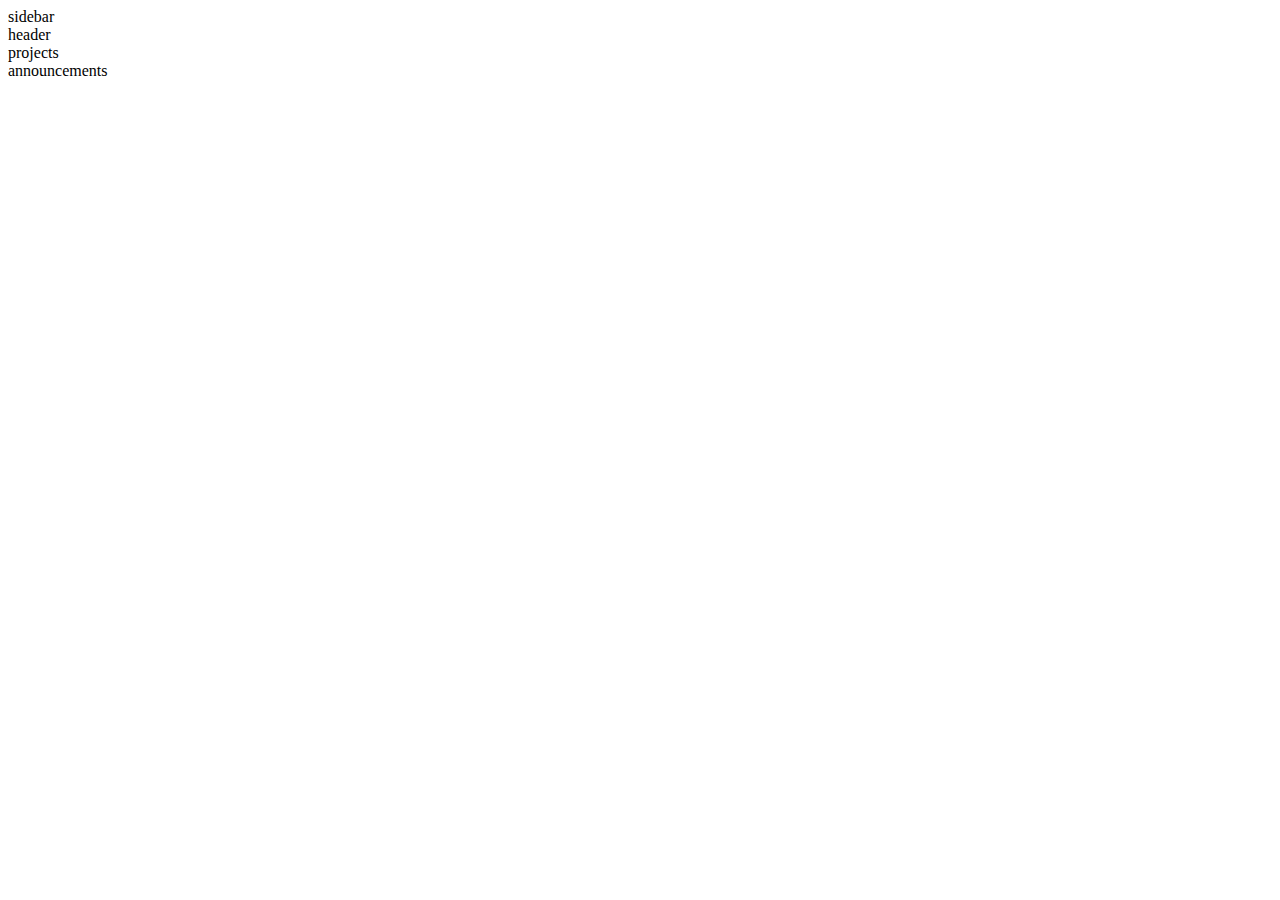
==== index.html @ d4206eb4 "Initialize project" ====
<!DOCTYPE html>
<html lang="en">
<head>
  <meta charset="UTF-8">
  <meta http-equiv="X-UA-Compatible" content="IE=edge">
  <meta name="viewport" content="width=device-width, initial-scale=1.0">
  <title>Admin Dashboard</title>
  <link rel="stylesheet" href="/Admin-Dashboard/style.css">
</head>
<body>

  <div class="container">
    <div class="sidebar">
      sidebar
    </div>
    <div class="header">
      header
    </div>
    <div class="projects">
      projects
    </div>
    <div class="announcements">
      announcements
    </div>
  </div>
  
</body>
</html>
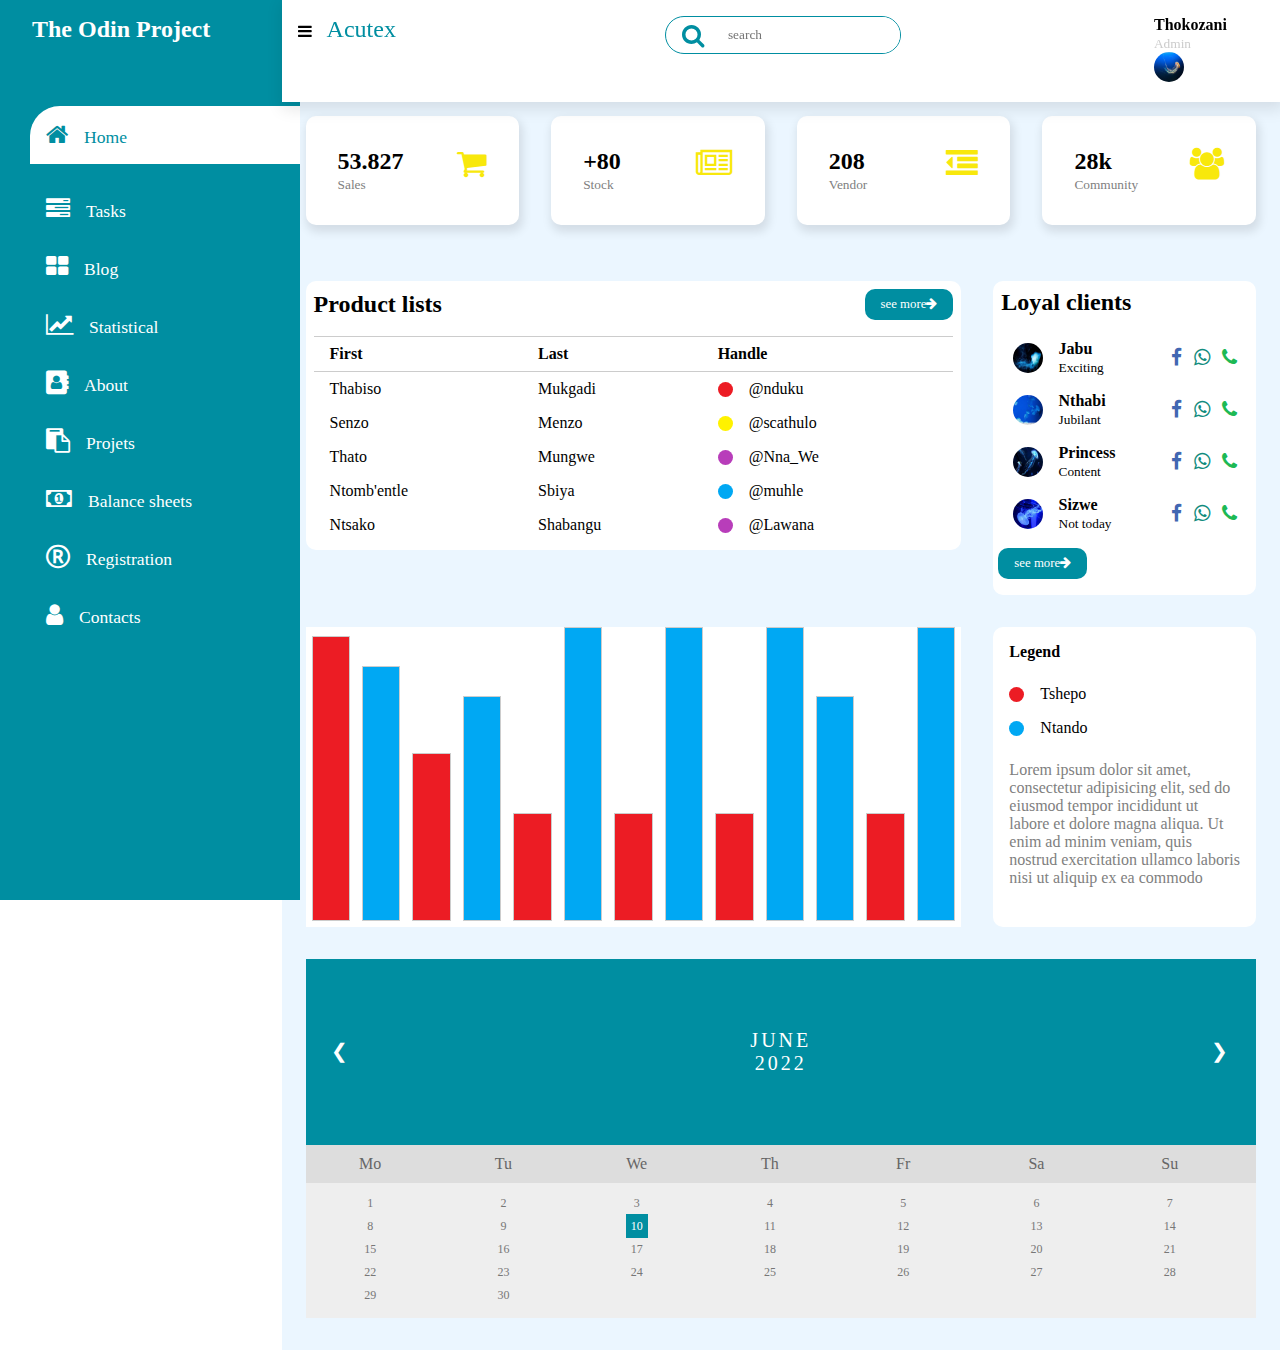
==== commit d9b2dca0: "Redo" ====
--- a/index.html
+++ b/index.html
@@ -1,28 +1,340 @@
 <!DOCTYPE html>
 <html lang="en">
 <head>
-  <meta charset="UTF-8">
-  <meta http-equiv="X-UA-Compatible" content="IE=edge">
-  <meta name="viewport" content="width=device-width, initial-scale=1.0">
-  <title>Admin Dashboard</title>
-  <link rel="stylesheet" href="/Admin-Dashboard/style.css">
+	<title>Admin Dashbord html and css</title>
+	<meta charset="utf-8">
+	<meta name="viewport" content="width=device-width, initial-scale=1.0">
+  	<link rel="stylesheet" type="text/css"
+        href="https://stackpath.bootstrapcdn.com/font-awesome/4.7.0/css/font-awesome.min.css">
+	<link rel="stylesheet" type="text/css" href="style.css">
+	<link rel="stylesheet" href="font-awesome/css/font-awesome.min.css">
 </head>
 <body>
-
-  <div class="container">
-    <div class="sidebar">
-      sidebar
-    </div>
-    <div class="header">
-      header
-    </div>
-    <div class="projects">
-      projects
-    </div>
-    <div class="announcements">
-      announcements
-    </div>
-  </div>
-  
+	<input type="checkbox" id="menu" name="">
+	<div class="sidebar">
+		<div class="sidebar-brand">
+			<h2><span class="fa fa-user-o"></span>The Odin Project</h2>
+		</div>
+
+		<div class="sidebar-menu">
+			<ul>
+				<li>
+					<a href="" class="active"><span class="fa fa-home"></span><span>Home</span></a>
+				</li>
+				<li>
+					<a href=""><span class="fa fa-tasks"></span><span>Tasks</span></a>
+				</li>
+				<li>
+					<a href=""><span class="fa fa-th-large"></span><span>Blog</span></a>
+				</li>
+				<li>
+					<a href=""><span class="fa fa-line-chart"></span><span>Statistical</span></a>
+				</li>
+				<li>
+					<a href=""><span class="fa fa-address-book"></span><span>About</span></a>
+				</li>
+				<li>
+					<a href=""><span class="fa fa-clipboard"></span><span>Projets</span></a>
+				</li>
+				<li>
+					<a href=""><span class="fa fa-money"></span><span>Balance sheets</span></a>
+				</li>
+				<li>
+					<a href=""><span class="fa fa-registered"></span><span>Registration</span></a>
+				</li>
+
+				<li>
+					<a href=""><span class="fa fa-user"></span><span>Contacts</span></a>
+				</li>
+			</ul>
+		</div>
+	</div>
+
+
+
+	<div class="content">
+		
+		<header>
+			<p><label for="menu"><span class="fa fa-bars"></span></label><span class="acutex">Acutex</span></p>
+
+			<div class="search-wrapper">
+				<span class="fa fa-search"></span>
+				<input type="search" name="" placeholder="search" />
+			</div>
+
+			<div class="user-wrapper" id="dropdown">
+				<div>
+					<h4>Thokozani</h4>
+					<small>Admin</small>
+				</div>
+				
+				<img src="images/jellyfish.jfif" width="30" height="30" class="logo-admin">
+				<div class="dropdown-content">
+				<p>My profile</p>
+				<p>Logout</p>
+				</div>
+				
+			</div>
+		</header>
+
+		<main>
+			<div class="cards">
+				<div class="card-single">
+					<div>
+						<h2>53.827</h2>
+						<small>Sales</small>
+					</div>
+					<div>
+						<span class="fa fa-shopping-cart"></span>
+					</div>
+				</div>
+
+				<div class="card-single">
+					<div>
+						<h2>+80</h2>
+						<small>Stock</small>
+					</div>
+					<div>
+						<span class="fa fa-newspaper-o"></span>
+					</div>
+				</div>
+				<div class="card-single">
+					<div>
+						<h2>208</h2>
+						<small>Vendor</small>
+					</div>
+					<div>
+						<span class="fa fa-outdent"></span>
+					</div>
+				</div>
+				<div class="card-single">
+					<div>
+						<h2>28k</h2>
+						<small>Community</small>
+					</div>
+					<div>
+						<span class="fa fa-group"></span>
+					</div>
+				</div>
+			</div>
+
+			<div class="making_up">
+				<div class="sales">
+					<div class="case">
+						<div class="header-case">
+							<h2>Product lists</h2>
+							<button class="button">see more<span class="fa fa-arrow-right"></span></button>
+						</div>
+						<div class="body-case">
+							<div class="picture">
+								<table width="100%">
+								  <thead>
+								    <tr>
+								      <td>First</td>
+								      <td>Last</td>
+								      <td>Handle</td>
+								    </tr>
+								  </thead>
+								  <tbody>
+								    <tr>
+								      <td>Thabiso</td>
+								      <td>Mukgadi</td>
+								      <td><span class="product-status color-one"></span>@nduku</td>
+								    </tr>
+								    <tr>
+								      <td>Senzo</td>
+								      <td>Menzo</td>
+								      <td><span class="product-status color-two"></span>@scathulo</td>
+								    </tr>
+								    <tr>
+								      <td>Thato</td>
+								      <td>Mungwe</td>
+								      <td><span class="product-status color-three"></span>@Nna_We</td>
+								    </tr>
+								     <tr>
+								      <td>Ntomb'entle</td>
+								      <td>Sbiya</td>
+								      <td><span class="product-status color-four"></span>@muhle</td>
+								    </tr>
+								     <tr>
+								      <td>Ntsako</td>
+								      <td>Shabangu</td>
+								      <td><span class="product-status color-five"></span>@Lawana</td>
+								    </tr>
+								  </tbody>
+								</table>
+							</div>
+						</div>
+					</div>
+				</div>
+
+
+
+				<div class="stock">
+					<div class="case">
+						<div class="header-case">
+							<h2>Loyal clients</h2>
+							
+						</div>
+						<div class="body-case">
+							<div class="all-users">
+								<div class="infos">
+								<img src="images/HD-wallpaper-jellyfish-summer-black-white-animal-blue.jpg" width="30" height="30">
+									<div>
+									<h4>Jabu</h4>
+									<small>Exciting</small>
+								</div>
+								</div>
+								
+							<div class="user-contact">
+								<span class="fa fa-facebook"></span>
+								<span class="fa fa-whatsapp"></span>
+								<span class="fa fa-phone"></span>
+							</div>
+						</div>
+
+								<div class="all-users">
+								<div class="infos">
+								<img src="images/australian-spotted-jellyfish-underwater-on-260nw-1425716099.webp" width="30" height="30">
+									<div>
+									<h4>Nthabi</h4>
+									<small>Jubilant</small>
+								</div>
+								</div>
+								
+							<div class="user-contact">
+								<span class="fa fa-facebook"></span>
+								<span class="fa fa-whatsapp"></span>
+								<span class="fa fa-phone"></span>
+							</div>
+						</div>
+
+								<div class="all-users">
+								<div class="infos">
+								<img src="images/jellyfish-21.jpg" width="30" height="30">
+									<div>
+									<h4>Princess</h4>
+									<small>Content</small>
+								</div>
+								</div>
+								
+							<div class="user-contact">
+								<span class="fa fa-facebook"></span>
+								<span class="fa fa-whatsapp"></span>
+								<span class="fa fa-phone"></span>
+							</div>
+						</div>
+
+						
+							<div class="all-users">
+								<div class="infos">
+								<img src="images/negative-space-jellyfish-wildlife-water-944x708.jpg" width="30" height="30">
+									<div>
+									<h4>Sizwe</h4>
+									<small>Not today</small>
+								</div>
+								</div>
+								
+							<div class="user-contact">
+								<span class="fa fa-facebook"></span>
+								<span class="fa fa-whatsapp"></span>
+								<span class="fa fa-phone"></span>
+							</div>
+						</div>
+						</div>
+						<button class="btn">see more<span class="fa fa-arrow-right"></span></button>
+					</div>
+				</div>
+				
+				<div class="statistical">
+					
+					<div class="closed_off bar1"></div>
+					<div class="closed_off bar2"></div>
+					<div class="closed_off bar3"></div>
+					<div class="closed_off bar4"></div>
+					<div class="closed_off bar5"></div>
+					<div class="closed_off bar6"></div>
+					<div class="closed_off bar5"></div>
+					<div class="closed_off bar6"></div>
+					<div class="closed_off bar5"></div>
+					<div class="closed_off bar6"></div>
+					<div class="closed_off bar4"></div>
+					<div class="closed_off bar5"></div>
+					<div class="closed_off bar6"></div>
+			</div>
+				<div class="legend">
+					<h4>Legend</h4>
+					<table>
+						<tr>
+							<td><span class="evolution color-one"></span>Tshepo</td>
+						</tr>
+						<tr>
+							<td><span class="evolution color-two"></span>Ntando</td>
+						</tr>
+					</table>
+					<div class="txt-deco">
+						<p>Lorem ipsum dolor sit amet, consectetur adipisicing elit, sed do eiusmod
+						tempor incididunt ut labore et dolore magna aliqua. Ut enim ad minim veniam,
+						quis nostrud exercitation ullamco laboris nisi ut aliquip ex ea commodo
+						</p>
+					</div>
+				</div>
+			</div>
+
+
+			<div class="calendar">
+			<div class="months-year">
+			  <ul>
+			    <li class="prev">&#10094;</li>
+			    <li class="next">&#10095;</li>
+			    <li>June<br><span>2022</span></li>
+			  </ul>
+			</div>
+
+			<ul class="months">
+			  <li>Mo</li>
+			  <li>Tu</li>
+			  <li>We</li>
+			  <li>Th</li>
+			  <li>Fr</li>
+			  <li>Sa</li>
+			  <li>Su</li>
+			</ul>
+
+			<ul class="days">
+			  <li>1</li>
+			  <li>2</li>
+			  <li>3</li>
+			  <li>4</li>
+			  <li>5</li>
+			  <li>6</li>
+			  <li>7</li>
+			  <li>8</li>
+			  <li>9</li>
+			  <li><span class="active">10</span></li>
+			  <li>11</li>
+			  <li>12</li>
+			  <li>13</li>
+			  <li>14</li>
+			  <li>15</li>
+			  <li>16</li>
+			  <li>17</li>
+			  <li>18</li>
+			  <li>19</li>
+			  <li>20</li>
+			  <li>21</li>
+			  <li>22</li>
+			  <li>23</li>
+			  <li>24</li>
+			  <li>25</li>
+			  <li>26</li>
+			  <li>27</li>
+			  <li>28</li>
+			  <li>29</li>
+			  <li>30<li>
+			</ul>
+			</div>
+		</main>
+	</div>
 </body>
 </html>--- a/style.css
+++ b/style.css
@@ -0,0 +1,541 @@
+*{
+	padding: 0;
+	margin: 0;
+
+	box-sizing: border-box;
+	list-style-type: none;
+	text-decoration: none;
+	font-family: 'Montserrat';
+}
+.sidebar{
+	width: 300px;
+	position: fixed;
+	left: 0;
+	top: 0;
+	height: 100vh;
+	background: #008ea1;
+	z-index: 100;
+	transition: width 300ms;
+}
+.sidebar-brand{
+	height: 90px;
+	padding: 1rem 0rem 1rem 2rem;
+	color: #fff;
+}
+.sidebar-brand span{
+	display: inline-block;
+	margin-right: 1rem;
+}
+.sidebar-menu li{
+	width: 100%;
+	margin-bottom: 2rem;
+	padding-left: 10%;
+}
+.sidebar-menu{
+	margin-top: 1rem;
+}
+.sidebar-menu a{
+	padding-left: 1rem;
+	display: block;
+	color: #fff;
+	font-size: 1.1rem;
+}
+.sidebar-menu a span:first-child{
+	padding-right: 1rem;
+	font-size: 1.5rem;
+}
+.sidebar-menu a.active{
+	background: #fff;
+	padding-top: 1rem;
+	padding-bottom: 1rem;
+	color: #008ea1;
+	border-radius: 30px 0px 0px 0px;
+}
+.content{
+	transition: margin-left 300ms;
+	margin-left: 22%;
+}
+header{
+	background-color: #fff;
+	display: flex;
+	justify-content: space-between;
+	padding: 1rem;
+	box-shadow: 2px 5px 15px 2px rgb(0 0 0 / 10%);
+	position: fixed;
+	left: 22%;
+	width: calc(100% - 22%);
+	top: 0;
+	z-index: 100;
+	transition: left 300ms;
+}
+
+
+.acutex{
+	font-size: 1.5rem;
+	padding-right: 1rem;
+	margin-left: 15px;
+	color: #008ea1;
+}
+.search-wrapper{
+	border: 1px solid #008ea1;
+	border-radius: 20px;
+	height: 38px;
+	display: flex;
+	align-items: center;
+	overflow-x: hidden;
+}
+.search-wrapper input{
+	height: 100%;
+	padding: .5rem;
+	border: none;
+	outline: none;
+}
+.search-wrapper span{
+	display: inline-block;
+	padding: 0rem 1rem;
+	font-size: 1.5rem;
+	color: #008ea1;
+}
+.user-wrapper{
+	display: flex;
+	align-items: center;
+}
+.user-wrapper img{
+	border-radius: 50%;
+	margin-right: 5rem;
+}
+.user-wrapper small{
+	color: #ccc;
+	display: inline-block;
+}
+.logo-admin{
+	cursor: pointer;
+}
+#dropdown {
+  position: relative;
+  display: inline-block;
+}
+
+.dropdown-content {
+  display: none;
+  position: absolute;
+  background-color: #f9f9f9;
+  min-width: 160px;
+  height: 80px;
+  box-shadow: 0px 8px 16px 0px rgba(0,0,0,0.2);
+  padding: 5px;
+  z-index: 1;
+}
+
+#dropdown:hover .dropdown-content {
+  display: block;
+  cursor: pointer;
+}
+.dropdown-content p{
+	padding: .5rem;
+}
+
+
+main{
+	margin-top: 50px;
+	background: #ebf6ff;
+	padding: 2rem 1.5rem;
+	min-height: calc(100vh);
+}
+.cards{
+	display: grid;
+	grid-template-columns: repeat(4, 1fr);
+	grid-gap: 2rem;
+	margin-top: 1rem;
+}
+.card-single{
+	display: flex;
+	background: #fff;
+	justify-content: space-between;
+	padding: 2rem;
+	border-radius: 10px;
+	box-shadow: 2px 5px 10px 2px rgb(0 0 0 / 10%);
+}
+.card-single span:first-child{
+	color: #f8e80c;
+}
+.card-single span:last-child{
+	font-size: 2rem;
+}
+.card-single small{
+	color: grey;
+}
+.card-single:hover{
+	background: #008ea1;
+	color: #fff;
+}
+.making_up{
+	margin-top: 3.5rem;
+	display: grid;
+	grid-gap: 2rem;
+	grid-template-columns: 69% auto;
+}
+.case{
+	background: #fff;
+	border-radius: 10px;
+}
+.header-case, .body-case{
+	padding: .5rem;
+}
+.header-case{
+	display: flex;
+	justify-content: space-between;
+	align-items: center;
+}
+.header-case button{
+	background: #008ea1;
+	border-radius: 10px;
+	color: #fff;
+	font-size: .8rem;
+	padding: .5rem 1rem;
+	border: none;
+	cursor: pointer;
+}
+.btn{
+	background: #008ea1;
+	border-radius: 10px;
+	color: #fff;
+	font-size: .8rem;
+	padding: .5rem 1rem;
+	border: none;
+	margin-left: 5px;
+	cursor: pointer;
+	margin-bottom: 1rem;
+}
+table{
+	border-collapse: collapse;
+}
+thead tr{
+   border-top: 1px solid #ccc;
+   border-bottom: 1px solid #ccc;
+}
+thead td{
+	font-weight: 700;
+}
+td{
+	padding: .5rem 1rem;
+}
+td .product-status{
+	display: inline-block;
+	height: 15px;
+	width: 15px;
+	margin-right: 1rem;
+	border-radius: 50%; 
+}
+.product-status.color-one{
+	background:  #ec1c24;
+}
+.product-status.color-two{
+	background:  #fff200;
+}
+.product-status.color-three{
+	background:  #b83dba;
+}
+.product-status.color-four{
+	background:  #00a8f3;
+}
+.product-status.color-five{
+	background:  #b83dba;
+}
+tr td:last-child{
+	display: flex;
+	align-items: center;
+}
+.picture{
+	overflow-x: auto;
+	width: 100%
+}
+
+.all-users{
+	display: flex;
+	justify-content: space-between;
+	align-items: center;
+	padding: .5rem .7rem;
+}
+.infos{
+	display: flex;
+	align-items: center;
+}
+.infos img{
+	border-radius: 50%;
+	margin-right: 1rem;
+}
+.user-contact span{
+	font-size: 1.2rem;
+	display: inline-block;
+	margin-left: .5rem;
+}
+.fa-facebook{
+	color: #4267B2;
+	cursor: pointer;
+}
+.fa-whatsapp{
+	color: #128C7E;
+	cursor: pointer;
+}
+.fa-phone{
+	color: #1DB954;
+	cursor: pointer;
+}
+.fa-bars{
+	cursor: pointer;
+}
+.statistical{
+	background: #fff;
+	display: flex;
+	height: 300px;
+	align-items: flex-end;
+}
+.closed_off{
+	flex-grow: 1;
+	border: 1px solid #ccc;
+	margin: 6px;
+}
+.bar1{
+	height: 95%;
+	background:  #ec1c24;
+}
+.bar2{
+	height: 85%;
+	background:  #00a8f3;
+}
+.bar3{
+	height: 56%;
+	background:  #ec1c24;
+}
+.bar4{
+	height: 75%;
+	background:  #00a8f3;
+}
+.bar5{
+	height: 36%;
+	background:  #ec1c24;
+}
+.bar6{
+	height: 98%;
+	background:  #00a8f3;
+}
+.legend{
+	background: #fff;
+	border-radius: 10px;
+}
+.legend h4{
+	padding: 1rem;
+}
+td .evolution{
+	display: inline-block;
+	height: 15px;
+	width: 15px;
+	margin-right: 1rem;
+	border-radius: 50%;
+}
+.evolution.color-one{
+ 	background: #ec1c24; 
+}
+.evolution.color-two{
+ 	background: #00a8f3; 
+}
+.txt-deco{
+	padding: 1rem;
+	font-weight: 500;
+	color: grey;
+}
+
+#menu:checked ~ .sidebar{
+	width: 60px;
+}
+#menu:checked ~ .sidebar .sidebar-brand, h2 span:last-child,
+#menu:checked ~ .sidebar li a span:last-child {
+	display: none;
+}
+#menu:checked ~ .content{
+	margin-left: 60px;
+}
+#menu:checked ~ .content header{
+	width: calc(100% - 60px);
+	left: 60px;
+}
+
+.calendar{
+	padding-top: 2rem;
+}
+ul {
+	list-style-type: none;
+}
+
+
+/* months header */
+.months-year {
+  padding: 70px 25px;
+  width: 100%;
+  background: #008ea1;
+  text-align: center;
+}
+
+/* months list */
+.months-year ul {
+  margin: 0;
+  padding: 0;
+}
+
+.months-year ul li {
+  color: white;
+  font-size: 20px;
+  text-transform: uppercase;
+  letter-spacing: 3px;
+}
+
+/* Previous button inside months header */
+.months-year .prev {
+  float: left;
+  padding-top: 10px;
+}
+
+/* Next button */
+.months-year .next {
+  float: right;
+  padding-top: 10px;
+}
+
+/* months (Mon-Sun) */
+.months {
+  margin: 0;
+  padding: 10px 0;
+  background-color:#ddd;
+}
+
+.months li {
+  display: inline-block;
+  width: 13.6%;
+  color: #666;
+  text-align: center;
+}
+
+/* days (1-31) */
+.days {
+  padding: 10px 0;
+  background: #eee;
+  margin: 0;
+}
+
+.days li {
+  list-style-type: none;
+  display: inline-block;
+  width: 13.6%;
+  text-align: center;
+  margin-bottom: 5px;
+  font-size:12px;
+  color: #777;
+}
+
+/* Highlight the "current" day */
+.days li .active {
+  padding: 5px;
+  background: #008ea1;
+  color: white !important
+}
+
+
+
+
+@media only screen and (max-width: 960px){
+	.cards {
+    grid-template-columns: repeat(3, 1fr);
+    
+}
+	.recent-grid{
+		grid-template-columns: 60% 40%;
+	}
+}
+@media only screen and (max-width: 768px){
+	.cards {
+		grid-template-columns: 100%;
+	}
+	.composant{
+		grid-template-columns: repeat(1, 1fr);
+	}
+	.search-wrapper{
+		display: none;
+	}
+	 .sidebar{
+		left: -100% !important;
+	}
+	header p{
+		display: flex;
+		align-items: center;
+	}
+	header p label{
+		display: flex;
+		padding-right: 0rem;
+		margin-right: 1rem;
+		height: 40px;
+		width: 40px;
+		border-radius: 50%;
+		color: #fff;
+		align-items: center;
+		justify-content: center !important;
+		background: #008ea1;
+	}
+	header p span{
+		text-align: center;
+		padding-right: 0rem;
+	}
+	.content{
+		width: 100%;
+		margin-left: 0rem !important;
+
+	}
+	header{
+		width: 100% !important;
+		left: 0 !important;
+	}
+	#menu:checked ~ .sidebar{
+			left: 0 !important;
+			z-index: 100;
+			width: 45%;
+	}
+	#menu:checked ~ .sidebar li a {
+		padding-left: 1rem;
+	}
+	#menu:checked ~ .sidebar .sidebar-brand,
+	#menu:checked ~ .sidebar li {
+		padding-left: 2rem;
+		text-align: left;
+	}
+	#menu:checked ~ .sidebar .sidebar-brand, h2 span:last-child,
+	#menu:checked ~ .sidebar li a span:last-child {
+		display: inline;
+	}
+	#menu:checked ~ .content{
+		margin-left: 0rem !important;
+	}
+
+}
+@media only screen and (max-width: 560px){
+	 .cards{
+		grid-template-columns: 100%;
+	}
+}
+@media only screen and (max-width: 1200px){
+	 .sidebar{
+		width: 60px;
+	}
+	.sidebar .sidebar-brand, h2 span:last-child,
+	.sidebar li a span:last-child {
+		display: none;
+	}
+	 .content{
+		margin-left: 60px;
+	}
+	 .content header{
+		width: calc(100% - 60px);
+		left: 60px;
+	}
+}
+
+	